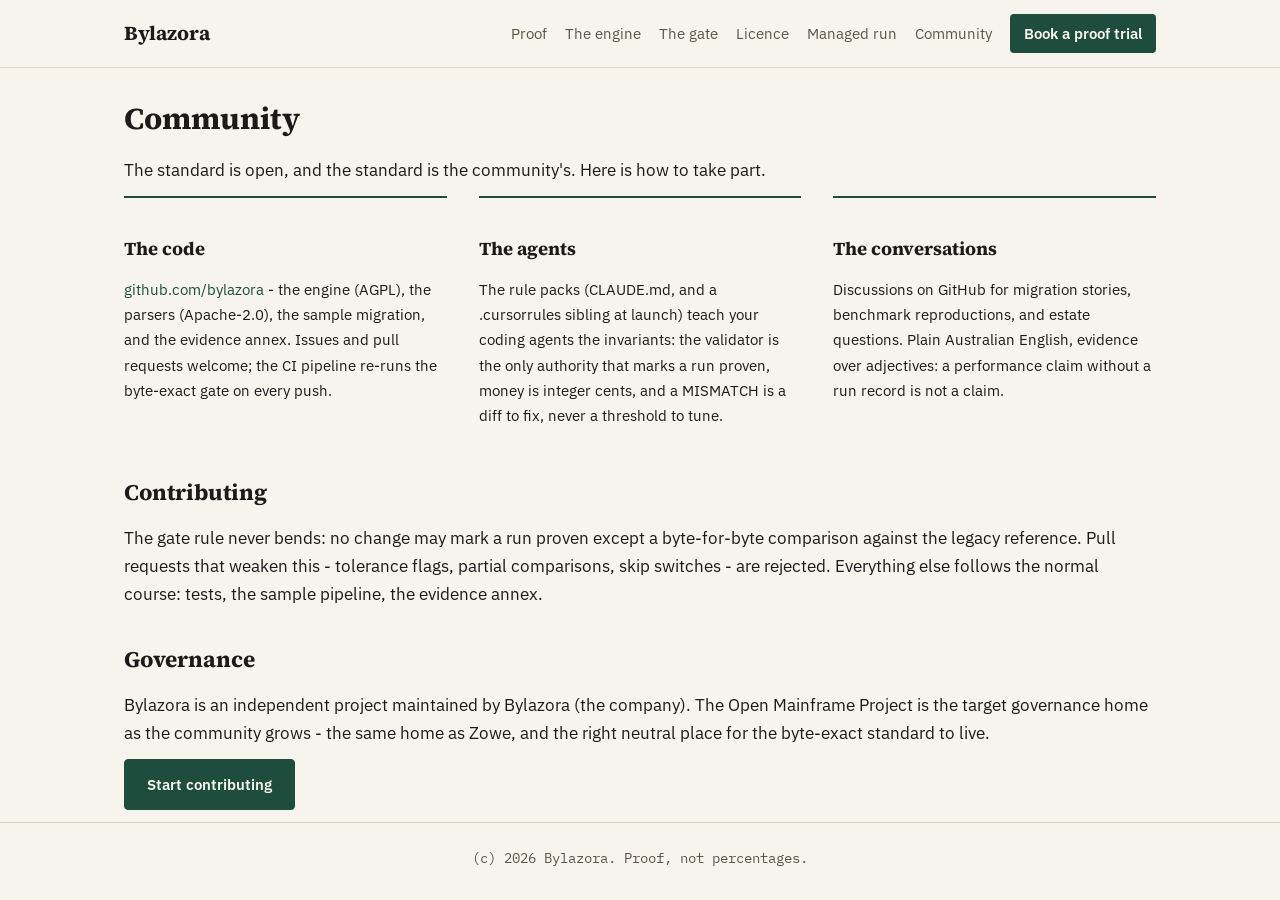
==== community.html @ b886721c "Site redesign: paper/report register, house-style copy pass" ====
<!DOCTYPE html>
<html lang="en">
<head>
<meta charset="utf-8">
<meta name="viewport" content="width=device-width, initial-scale=1">
<title>Community | Bylazora</title>
<link rel="stylesheet" href="assets/style-v5.css">
</head>
<body>
<header class="site-header"><div class="wrap">
<a class="brand" href="index.html">Bylazora</a>
<nav><a href="index.html#evidence">Proof</a><a href="index.html#paths">The engine</a><a href="index.html#equivalence">The gate</a><a href="licence.html">Licence</a><a href="managed-run.html">Managed run</a><a href="community.html">Community</a><a href="index.html#contact" class="nav-cta">Book a proof trial</a></nav>
</div></header>
<main class="doc wrap">
<h1>Community</h1>
<p class="section-lede">The standard is open, and the standard is the community's. Here is how to take part.</p>
<div class="three-col">
<div class="card"><h3>The code</h3><p><a href="https://github.com/bylazora">github.com/bylazora</a> - the engine (AGPL), the parsers (Apache-2.0), the sample migration, and the evidence annex. Issues and pull requests welcome; the CI pipeline re-runs the byte-exact gate on every push.</p></div>
<div class="card"><h3>The agents</h3><p>The rule packs (CLAUDE.md, and a .cursorrules sibling at launch) teach your coding agents the invariants: the validator is the only authority that marks a run proven, money is integer cents, and a MISMATCH is a diff to fix, never a threshold to tune.</p></div>
<div class="card"><h3>The conversations</h3><p>Discussions on GitHub for migration stories, benchmark reproductions, and estate questions. Plain Australian English, evidence over adjectives: a performance claim without a run record is not a claim.</p></div>
</div>
<h2>Contributing</h2>
<p>The gate rule never bends: no change may mark a run proven except a byte-for-byte comparison against the legacy reference. Pull requests that weaken this - tolerance flags, partial comparisons, skip switches - are rejected. Everything else follows the normal course: tests, the sample pipeline, the evidence annex.</p>
<h2>Governance</h2>
<p>Bylazora is an independent project maintained by Bylazora (the company). The Open Mainframe Project is the target governance home as the community grows - the same home as Zowe, and the right neutral place for the byte-exact standard to live.</p>
<p><a class="btn btn-primary" href="https://github.com/bylazora">Start contributing</a></p>
</main>
<footer class="site-footer"><div class="wrap">(c) 2026 Bylazora. Proof, not percentages.</div></footer>
</body>
</html>
---- assets/style-v5.css ----
@font-face {
  font-family: "Source Serif 4";
  font-style: normal;
  font-weight: 400;
  font-display: swap;
  src: url("fonts/source-serif-4-latin-400-normal.woff2") format("woff2");
}
@font-face {
  font-family: "Source Serif 4";
  font-style: italic;
  font-weight: 400;
  font-display: swap;
  src: url("fonts/source-serif-4-latin-400-italic.woff2") format("woff2");
}
@font-face {
  font-family: "Source Serif 4";
  font-style: normal;
  font-weight: 700;
  font-display: swap;
  src: url("fonts/source-serif-4-latin-700-normal.woff2") format("woff2");
}
@font-face {
  font-family: "IBM Plex Sans";
  font-style: normal;
  font-weight: 400;
  font-display: swap;
  src: url("fonts/ibm-plex-sans-latin-400-normal.woff2") format("woff2");
}
@font-face {
  font-family: "IBM Plex Sans";
  font-style: normal;
  font-weight: 500;
  font-display: swap;
  src: url("fonts/ibm-plex-sans-latin-500-normal.woff2") format("woff2");
}
@font-face {
  font-family: "IBM Plex Sans";
  font-style: normal;
  font-weight: 600;
  font-display: swap;
  src: url("fonts/ibm-plex-sans-latin-600-normal.woff2") format("woff2");
}
@font-face {
  font-family: "IBM Plex Mono";
  font-style: normal;
  font-weight: 400;
  font-display: swap;
  src: url("fonts/ibm-plex-mono-latin-400-normal.woff2") format("woff2");
}

:root {
  --bg: #f7f4ee;
  --bg-alt: #efe9db;
  --panel: #fbf9f4;
  --ink: #1c1b19;
  --muted: #5c5648;
  --border: #ddd4bd;
  --accent: #1f4d3d;
  --accent-hover: #17392c;
  --accent-tint: #e4ece6;
  --font-display: "Source Serif 4", Georgia, "Times New Roman", serif;
  --font-body: "IBM Plex Sans", -apple-system, "Segoe UI", Roboto, sans-serif;
  --font-mono: "IBM Plex Mono", Consolas, "Courier New", monospace;
}

* { margin: 0; padding: 0; box-sizing: border-box; }

body {
  background: var(--bg);
  color: var(--ink);
  font-family: var(--font-body);
  line-height: 1.65;
  font-size: 17px;
}

.wrap { max-width: 1080px; margin: 0 auto; padding: 0 24px; }

a { color: var(--accent); text-decoration: none; border-bottom: 1px solid transparent; }
a:hover { border-bottom-color: var(--accent); }

/* Header */
.site-header {
  position: sticky; top: 0; z-index: 10;
  background: var(--bg);
  border-bottom: 1px solid var(--border);
}
.site-header .wrap { display: flex; align-items: center; justify-content: space-between; padding-top: 14px; padding-bottom: 14px; }
.brand { font-family: var(--font-display); font-size: 1.25rem; font-weight: 700; color: var(--ink); }
.site-header nav { display: flex; gap: 18px; align-items: center; font-size: 0.95rem; }
.site-header nav a { color: var(--muted); border-bottom: none; }
.site-header nav a:hover { color: var(--ink); border-bottom: none; }
.nav-cta {
  background: var(--accent); color: var(--bg) !important;
  padding: 7px 14px; border-radius: 4px; font-weight: 600;
}
.nav-cta:hover { background: var(--accent-hover); }

/* Hero */
.hero { padding: 96px 0 64px; text-align: center; }
.kicker {
  text-transform: uppercase; letter-spacing: 0.12em; font-size: 0.8rem;
  font-family: var(--font-mono); color: var(--accent); margin-bottom: 18px;
}
.hero h1 { font-family: var(--font-display); font-size: clamp(2.2rem, 5vw, 3.4rem); line-height: 1.15; font-weight: 700; }
.hero h1 .accent { color: var(--accent); font-style: italic; }
.lede {
  max-width: 680px; margin: 24px auto 0; color: var(--muted); font-size: 1.1rem;
}
.hero-ctas { margin-top: 32px; display: flex; gap: 14px; justify-content: center; flex-wrap: wrap; }
.btn {
  display: inline-block; padding: 12px 22px; border-radius: 4px;
  font-weight: 600; font-size: 0.95rem; border: 1px solid transparent;
}
.btn-primary { background: var(--accent); color: var(--bg); border-color: var(--accent); }
.btn-primary:hover { background: var(--accent-hover); border-color: var(--accent-hover); }
.btn-ghost { border-color: var(--border); color: var(--ink); }
.btn-ghost:hover { border-color: var(--ink); }

/* Sections */
.section { padding: 64px 0; border-top: 1px solid var(--border); }
.section.alt { background: var(--bg-alt); }
.section h2 { font-family: var(--font-display); font-size: 1.8rem; font-weight: 700; margin-bottom: 10px; color: var(--ink); }
.section h3 { font-family: var(--font-display); font-size: 1.15rem; font-weight: 700; margin-bottom: 8px; color: var(--ink); }
.section-lede { color: var(--muted); max-width: 680px; margin-bottom: 30px; }
.note { color: var(--muted); font-size: 0.92rem; margin-top: 24px; border-top: 1px dashed var(--border); padding-top: 14px; }

/* Narrative groups: no card chrome, a top rule marks each item */
.three-col { display: grid; grid-template-columns: repeat(3, 1fr); gap: 32px; margin-bottom: 28px; }
.card {
  border-top: 2px solid var(--accent); padding-top: 14px;
}
.card p { color: var(--muted); font-size: 0.96rem; }
.card .tier { color: var(--accent); font-weight: 600; font-family: var(--font-mono); font-size: 0.82rem; text-transform: uppercase; letter-spacing: 0.04em; margin-bottom: 6px; }
.card code { font-family: var(--font-mono); color: var(--ink); background: var(--accent-tint); padding: 1px 6px; border-radius: 3px; }
.card .sig { font-size: 0.8rem; color: var(--muted); margin-top: 10px; }

.two-col { display: grid; grid-template-columns: 1fr 1fr; gap: 44px; align-items: start; }
.pullquote {
  margin-top: 20px; font-family: var(--font-display); font-style: italic; font-weight: 400;
  font-size: 1.3rem; color: var(--accent); border-left: 3px solid var(--accent); padding-left: 18px;
}

/* Cycle: plain numbered exhibits, no filled circles */
ol.cycle { list-style: none; counter-reset: step; margin-top: 12px; border-top: 1px solid var(--border); }
ol.cycle li {
  counter-increment: step;
  padding: 18px 0 18px 56px; position: relative;
  border-bottom: 1px solid var(--border);
}
ol.cycle li::before {
  content: counter(step, decimal-leading-zero);
  position: absolute; left: 0; top: 18px;
  font-family: var(--font-mono); font-weight: 500; font-size: 1rem; color: var(--accent);
}
ol.cycle li strong { color: var(--accent); }

/* Code block, reused for the hero's real-output exhibit */
.codeblock {
  background: var(--panel); border: 1px solid var(--border); border-radius: 4px;
  padding: 18px 20px; font-family: var(--font-mono); font-size: 0.9rem;
  overflow-x: auto; text-align: left;
}
.codeblock pre { margin: 0; }
.codeblock code { color: var(--ink); }

/* Tables, treated as exhibits */
table { width: 100%; border-collapse: collapse; margin: 22px 0; background: var(--panel); border: 1px solid var(--border); border-radius: 4px; overflow: hidden; }
th, td { padding: 11px 15px; text-align: left; border-bottom: 1px solid var(--border); font-size: 0.94rem; }
th { color: var(--ink); font-weight: 600; font-family: var(--font-mono); font-size: 0.8rem; text-transform: uppercase; letter-spacing: 0.04em; background: var(--accent-tint); }
tr:last-child td { border-bottom: none; }
td strong, th strong { color: var(--accent); }

/* Chart */
.chart { width: 100%; max-width: 780px; display: block; margin: 26px auto; border-radius: 4px; border: 1px solid var(--border); background: var(--panel); }

/* CTA + footer */
.cta { text-align: center; }
.contact-line { margin-top: 16px; }
.site-footer { border-top: 1px solid var(--border); padding: 24px 0; color: var(--muted); font-size: 0.85rem; text-align: center; font-family: var(--font-mono); }

/* Doc pages (white papers, evidence, community, licence, managed-run) */
.doc h1 { font-family: var(--font-display); font-weight: 700; font-size: 1.9rem; margin: 26px 0 8px; color: var(--ink); }
.doc h2 { font-family: var(--font-display); font-weight: 700; font-size: 1.4rem; margin-top: 34px; color: var(--ink); }
.doc h3 { font-family: var(--font-display); font-weight: 700; font-size: 1.15rem; margin-top: 22px; color: var(--ink); }
.doc h4 { font-weight: 600; margin-top: 16px; }
.doc p { margin: 12px 0; color: var(--ink); }
.doc ul { margin: 12px 0 12px 22px; }
.doc li { margin: 6px 0; color: var(--ink); }
.doc hr { border: none; border-top: 1px solid var(--border); margin: 30px 0; }
.doc pre {
  background: var(--panel); border: 1px solid var(--border); border-radius: 4px;
  padding: 16px; overflow-x: auto; margin: 16px 0; font-family: var(--font-mono);
}
.doc code { font-family: var(--font-mono); font-size: 0.88rem; color: var(--ink); }
.doc table { width: 100%; border-collapse: collapse; margin: 18px 0; background: var(--panel); border: 1px solid var(--border); border-radius: 4px; overflow: hidden; }
.doc th, .doc td { padding: 10px 14px; text-align: left; border-bottom: 1px solid var(--border); font-size: 0.9rem; }
.doc th { font-family: var(--font-mono); text-transform: uppercase; font-size: 0.78rem; letter-spacing: 0.04em; background: var(--accent-tint); color: var(--ink); }
.doc main { padding-bottom: 60px; }

/* Responsive */
@media (max-width: 900px) {
  .three-col, .two-col { grid-template-columns: 1fr; }
  .site-header nav { display: none; }
  .hero { padding: 56px 0 40px; }
}

/* Roadmap: horizontal phase table */
table.roadmap { border-collapse: separate; border-spacing: 0; width: 100%; }
table.roadmap tr:first-child td {
  font-weight: 600; font-family: var(--font-mono); text-transform: uppercase;
  font-size: 0.78rem; letter-spacing: 0.04em; color: var(--accent); background: var(--accent-tint);
}
table.roadmap td { border-top: 2px solid var(--accent); border-bottom: 1px solid var(--border); padding: 0.7rem 1rem; vertical-align: top; background: var(--panel); color: var(--ink); }
table.roadmap td + td { border-left: 1px dashed var(--border); }
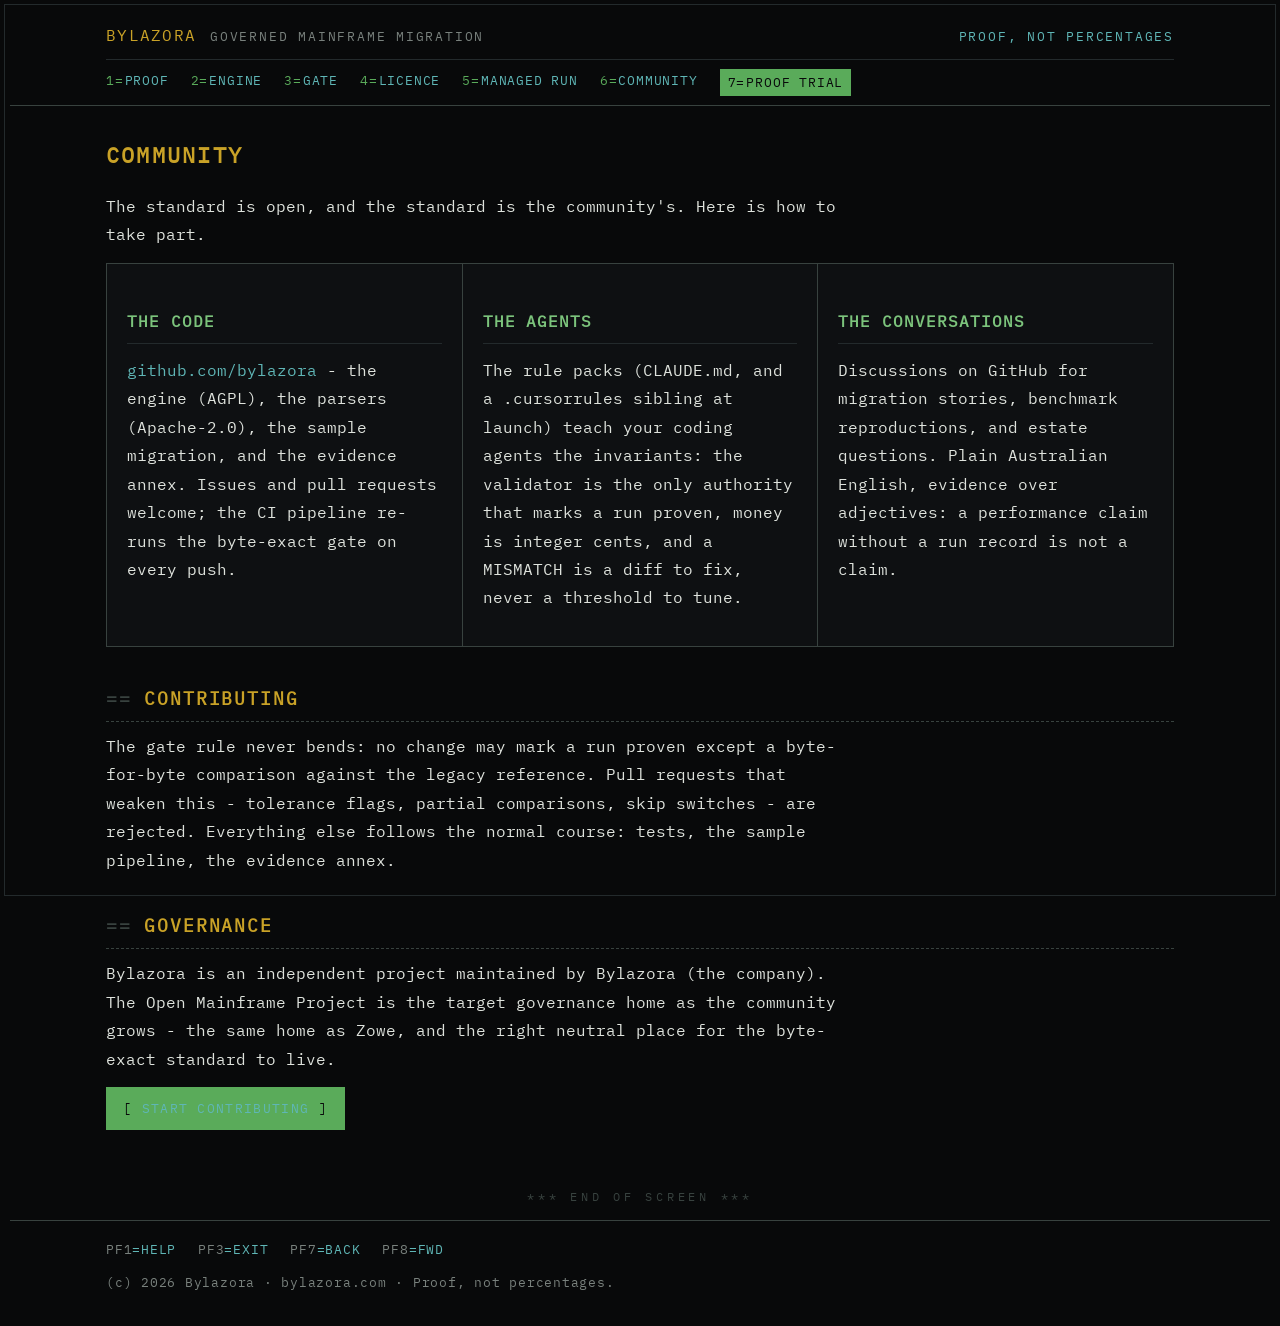
==== commit 07c7f622: "Site redesign: 3270 terminal screen (phosphor palette, ASCII chrome, PF-key nav)" ====
--- a/community.html
+++ b/community.html
@@ -4,12 +4,12 @@
 <meta charset="utf-8">
 <meta name="viewport" content="width=device-width, initial-scale=1">
 <title>Community | Bylazora</title>
-<link rel="stylesheet" href="assets/style-v5.css">
+<link rel="stylesheet" href="assets/style-v6.css">
 </head>
 <body>
 <header class="site-header"><div class="wrap">
-<a class="brand" href="index.html">Bylazora</a>
-<nav><a href="index.html#evidence">Proof</a><a href="index.html#paths">The engine</a><a href="index.html#equivalence">The gate</a><a href="licence.html">Licence</a><a href="managed-run.html">Managed run</a><a href="community.html">Community</a><a href="index.html#contact" class="nav-cta">Book a proof trial</a></nav>
+<div class="screen-title"><a class="brand" href="index.html">BYLAZORA</a><span class="screen-sub">GOVERNED MAINFRAME MIGRATION</span><span class="screen-right">PROOF, NOT PERCENTAGES</span></div>
+<nav class="pf-row"><a href="index.html"><span class="pf-key">1=</span>PROOF</a><a href="index.html#paths"><span class="pf-key">2=</span>ENGINE</a><a href="index.html#equivalence"><span class="pf-key">3=</span>GATE</a><a href="licence.html"><span class="pf-key">4=</span>LICENCE</a><a href="managed-run.html"><span class="pf-key">5=</span>MANAGED RUN</a><a href="community.html"><span class="pf-key">6=</span>COMMUNITY</a><a class="is-cta" href="index.html#contact"><span class="pf-key">7=</span>PROOF TRIAL</a></nav>
 </div></header>
 <main class="doc wrap">
 <h1>Community</h1>
@@ -25,6 +25,10 @@
 <p>Bylazora is an independent project maintained by Bylazora (the company). The Open Mainframe Project is the target governance home as the community grows - the same home as Zowe, and the right neutral place for the byte-exact standard to live.</p>
 <p><a class="btn btn-primary" href="https://github.com/bylazora">Start contributing</a></p>
 </main>
-<footer class="site-footer"><div class="wrap">(c) 2026 Bylazora. Proof, not percentages.</div></footer>
+<p class="eos">*** END OF SCREEN ***</p>
+<footer class="site-footer"><div class="wrap">
+<p class="pf-legend"><a href="white-paper.html"><span class="pf-key">PF1</span>=HELP</a><a href="index.html"><span class="pf-key">PF3</span>=EXIT</a><a href="index.html" onclick="history.back();return false;"><span class="pf-key">PF7</span>=BACK</a><a href="index.html" onclick="history.forward();return false;"><span class="pf-key">PF8</span>=FWD</a></p>
+<p class="copyright">(c) 2026 Bylazora &middot; bylazora.com &middot; Proof, not percentages.</p>
+</div></footer>
 </body>
 </html>
--- a/assets/style-v6.css
+++ b/assets/style-v6.css
@@ -0,0 +1,401 @@
+/* ==========================================================================
+   Bylazora - 3270 screen stylesheet (style-v6)
+
+   The site is a 3270 session. Not a dark theme with a monospace font: an
+   actual screen. Black field, IBM Plex Mono throughout, the 3270 extended
+   colour set used as FIELDS rather than decoration, ASCII rules and bordered
+   panels rather than cards.
+
+   Field colours, as a 3270 session assigned them:
+     green      default text, values, pass
+     turquoise  hyperlinks, field labels, keys
+     yellow     headings and screen titles (high intensity)
+     white      long-form body copy (the papers and the evidence annex)
+     red        failure
+
+   Deliberately absent: scanline overlays, CRT flicker, glow blur on body
+   text, fake boot sequences. That is costume, not a screen.
+
+   One weight only (Plex Mono 400). A real 3270 had no bold: intensity was
+   colour. Emphasis is therefore colour, not weight.
+   ========================================================================== */
+
+@font-face {
+  font-family: "IBM Plex Mono";
+  font-style: normal;
+  font-weight: 400;
+  font-display: swap;
+  src: url("fonts/ibm-plex-mono-latin-400-normal.woff2") format("woff2");
+}
+
+:root {
+  --screen: #08090a;
+  --panel: #0e1012;
+  --inset: #0a0c0d;
+
+  /* Structure carries NO colour. On a real screen the rules, the field
+     boundaries and the panel edges were not a hue at all: only characters
+     were coloured. Painting the chrome green too is what turned the first
+     pass into a wall of green. */
+  --rule: #232a2c;
+  --rule-bright: #38423f;
+
+  /* Text intensity, not hue, is the primary hierarchy - as it was on a
+     monochrome 3270, where "high intensity" was the same phosphor driven
+     harder. */
+  --text: #5aab5a;        /* normal intensity: body copy. ~6.6:1 on --screen,
+                             against ~13:1 for the neon green this replaced,
+                             which is glare rather than phosphor. */
+  --text-dim: #79817d;    /* notes, metadata, secondary chrome */
+  --text-hi: #dfe3dd;     /* high intensity: long-form reading, emphasis */
+
+  --green: #5aab5a;       /* the phosphor itself */
+  --green-hi: #7cc47c;    /* intensified field */
+  --turquoise: #5fb6b6;   /* links, field labels */
+  --yellow: #c9a227;      /* headings: gold, not lemon */
+  --red: #cf5a51;         /* failures: brick, not fire-engine */
+
+  --mono: "IBM Plex Mono", "Consolas", "Courier New", monospace;
+  --measure: 74ch;
+}
+
+* { margin: 0; padding: 0; box-sizing: border-box; }
+
+html { background: var(--screen); scrollbar-color: var(--rule-bright) var(--screen); scrollbar-width: thin; }
+::-webkit-scrollbar { width: 11px; height: 11px; }
+::-webkit-scrollbar-track { background: var(--screen); border-left: 1px solid var(--rule); }
+::-webkit-scrollbar-thumb { background: var(--rule-bright); border: 2px solid var(--screen); }
+::-webkit-scrollbar-thumb:hover { background: var(--green-dim); }
+
+body {
+  background: var(--screen);
+  color: var(--green);
+  font-family: var(--mono);
+  font-size: 15px;
+  line-height: 1.7;
+  padding: 10px;
+  -webkit-font-smoothing: antialiased;
+}
+
+/* The screen frame: a fixed 1px rule around the viewport, drawn inside the
+   body padding so it never crosses text. */
+body::after {
+  content: "";
+  position: fixed;
+  inset: 4px;
+  border: 1px solid var(--rule);
+  pointer-events: none;
+  z-index: 60;
+}
+
+.wrap { max-width: 1120px; margin: 0 auto; padding: 0 26px; }
+
+/* Field labels and dot leaders, the way a panel laid out KEY . . . : VALUE */
+.field { color: var(--turquoise); text-transform: uppercase; letter-spacing: 0.06em; font-size: 0.86rem; }
+.dots { color: var(--rule-bright); }
+
+a { color: var(--turquoise); text-decoration: none; border-bottom: 1px solid transparent; }
+a:hover, a:focus-visible { color: var(--green-hi); border-bottom-color: var(--green-hi); }
+
+/* High intensity: 3270 emphasis was brighter, not bolder. */
+strong, b { font-weight: 400; color: var(--text-hi); }
+em, i { font-style: normal; color: var(--yellow); }
+
+/* ---------------------------------------------------------------- header -- */
+
+.site-header {
+  position: sticky;
+  top: 0;
+  z-index: 40;
+  background: var(--screen);
+  border-bottom: 1px solid var(--rule-bright);
+  box-shadow: 0 0 0 1px var(--screen);
+}
+.site-header .wrap { padding-top: 12px; padding-bottom: 0; }
+
+.screen-title {
+  display: flex;
+  align-items: baseline;
+  gap: 14px;
+  flex-wrap: wrap;
+  padding-bottom: 10px;
+}
+.brand {
+  color: var(--yellow);
+  letter-spacing: 0.08em;
+  font-size: 0.98rem;
+  border-bottom: none;
+}
+.brand:hover { color: var(--yellow); border-bottom-color: var(--yellow); }
+.screen-sub { color: var(--text-dim); letter-spacing: 0.14em; font-size: 0.8rem; text-transform: uppercase; }
+.screen-right { margin-left: auto; color: var(--turquoise); letter-spacing: 0.14em; font-size: 0.8rem; text-transform: uppercase; }
+
+.pf-row {
+  display: flex;
+  flex-wrap: wrap;
+  gap: 4px 22px;
+  padding: 9px 0;
+  border-top: 1px solid var(--rule);
+  font-size: 0.84rem;
+  letter-spacing: 0.06em;
+}
+.pf-row a { color: var(--turquoise); border-bottom: none; text-transform: uppercase; }
+.pf-row a:hover { color: var(--green-hi); border-bottom: none; }
+.pf-row a .pf-key { color: var(--green); margin-right: 1px; }
+.pf-row a:hover .pf-key { color: var(--yellow); }
+.pf-row a.is-cta { color: var(--screen); background: var(--green); padding: 2px 8px; }
+.pf-row a.is-cta .pf-key { color: var(--screen); }
+.pf-row a.is-cta:hover { background: var(--green-hi); color: var(--screen); }
+
+/* ------------------------------------------------------------------ hero -- */
+
+.hero { padding: 72px 0 44px; }
+.kicker {
+  color: var(--turquoise);
+  text-transform: uppercase;
+  letter-spacing: 0.2em;
+  font-size: 0.78rem;
+  margin-bottom: 22px;
+}
+.hero h1 {
+  font-size: clamp(1.7rem, 4.4vw, 3rem);
+  line-height: 1.2;
+  color: var(--yellow);
+  letter-spacing: 0.02em;
+  text-transform: uppercase;
+  max-width: 26ch;
+}
+.hero h1 .accent { color: var(--green); }
+.cursor {
+  display: inline-block;
+  width: 0.62em;
+  height: 1em;
+  margin-left: 0.12em;
+  background: var(--green);
+  vertical-align: -0.08em;
+  animation: blink 1.05s step-end infinite;
+}
+@keyframes blink { 0%, 49% { opacity: 1; } 50%, 100% { opacity: 0; } }
+
+.lede { max-width: var(--measure); margin-top: 24px; color: var(--green); }
+.lede + .lede { margin-top: 14px; }
+.hero-ctas { margin-top: 30px; display: flex; gap: 12px; flex-wrap: wrap; }
+
+/* --------------------------------------------------------------- buttons -- */
+
+.btn {
+  display: inline-block;
+  padding: 9px 16px;
+  border: 1px solid var(--green);
+  color: var(--green);
+  letter-spacing: 0.1em;
+  text-transform: uppercase;
+  font-size: 0.82rem;
+  background: transparent;
+}
+.btn::before { content: "[ "; color: var(--text-dim); }
+.btn::after { content: " ]"; color: var(--text-dim); }
+.btn:hover { background: var(--green); color: var(--screen); border-bottom-color: var(--green); }
+.btn:hover::before, .btn:hover::after { color: var(--screen); }
+.btn-primary { background: var(--green); color: var(--screen); }
+.btn-primary::before, .btn-primary::after { color: var(--screen); }
+.btn-primary:hover { background: var(--green-hi); border-color: var(--green-hi); }
+.btn-ghost { border-color: var(--rule-bright); color: var(--turquoise); }
+.btn-ghost::before, .btn-ghost::after { color: var(--rule-bright); }
+.btn-ghost:hover { background: var(--turquoise); color: var(--screen); border-color: var(--turquoise); }
+.btn-ghost:hover::before, .btn-ghost:hover::after { color: var(--screen); }
+
+/* -------------------------------------------------------------- sections -- */
+
+.section { padding: 52px 0; border-top: 1px solid var(--rule); }
+.section.alt { background: var(--inset); }
+.section h2 {
+  color: var(--yellow);
+  font-size: 1.28rem;
+  text-transform: uppercase;
+  letter-spacing: 0.12em;
+  margin-bottom: 20px;
+  border-bottom: 1px dashed var(--rule-bright);
+  padding-bottom: 10px;
+}
+.section h2::before { content: "== "; color: var(--rule-bright); }
+.section h3 { color: var(--green); font-size: 1rem; letter-spacing: 0.04em; margin-bottom: 8px; text-transform: uppercase; }
+.section-lede { color: var(--green); max-width: var(--measure); margin-bottom: 28px; }
+.note {
+  color: var(--text-dim);
+  font-size: 0.88rem;
+  margin-top: 26px;
+  border-top: 1px dashed var(--rule-bright);
+  padding-top: 14px;
+  max-width: 96ch;
+}
+.note::before { content: "NOTE  "; color: var(--turquoise); }
+
+/* Narrative groups: bordered fields, never rounded cards. */
+.three-col { display: grid; grid-template-columns: repeat(3, 1fr); gap: 1px; background: var(--rule-bright); border: 1px solid var(--rule-bright); margin-bottom: 28px; }
+.card { background: var(--panel); padding: 20px; }
+.card p { color: var(--green); font-size: 0.92rem; }
+.card p + p { margin-top: 10px; }
+.card h3 { color: var(--yellow); text-transform: uppercase; letter-spacing: 0.08em; font-size: 0.88rem; margin-bottom: 12px; border-bottom: 1px solid var(--rule); padding-bottom: 8px; }
+.card .tier { color: var(--turquoise); font-size: 0.78rem; text-transform: uppercase; letter-spacing: 0.1em; margin-bottom: 8px; }
+.card code { color: var(--yellow); background: transparent; }
+.card .sig { font-size: 0.78rem; color: var(--text-dim); margin-top: 12px; }
+.card .btn { margin-top: 12px; }
+
+.two-col { display: grid; grid-template-columns: 1fr 1fr; gap: 40px; align-items: start; }
+.pullquote {
+  margin-top: 22px;
+  color: var(--yellow);
+  border-left: 2px solid var(--rule-bright);
+  padding-left: 16px;
+  font-size: 1.02rem;
+  text-transform: uppercase;
+  letter-spacing: 0.06em;
+}
+
+/* The governed cycle: numbered steps, the way a panel listed options. */
+ol.cycle { list-style: none; counter-reset: step; margin-top: 8px; border-top: 1px solid var(--rule); }
+ol.cycle li {
+  counter-increment: step;
+  padding: 14px 0 14px 62px;
+  position: relative;
+  border-bottom: 1px solid var(--rule);
+  max-width: 100ch;
+}
+ol.cycle li::before {
+  content: "0" counter(step) ".";
+  position: absolute;
+  left: 0;
+  top: 14px;
+  color: var(--turquoise);
+  letter-spacing: 0.06em;
+}
+ol.cycle li strong { color: var(--yellow); }
+
+/* ------------------------------------------------- exhibits and tables --- */
+
+.codeblock {
+  background: var(--panel);
+  border: 1px solid var(--rule-bright);
+  padding: 18px 20px;
+  overflow-x: auto;
+  font-size: 0.88rem;
+  line-height: 1.62;
+}
+.codeblock pre { margin: 0; }
+.codeblock code { color: var(--green); }
+.codeblock .ok { color: var(--green); }
+.codeblock .bad { color: var(--red); }
+
+table {
+  width: 100%;
+  border-collapse: collapse;
+  margin: 22px 0;
+  background: var(--panel);
+  border: 1px solid var(--rule-bright);
+}
+th, td { padding: 11px 14px; text-align: left; border-bottom: 1px solid var(--rule); font-size: 0.9rem; color: var(--green); vertical-align: top; }
+/* Column separators: without these a table reads as a modern grid, not a screen. */
+th + th, td + td { border-left: 1px solid var(--rule); }
+table tr:first-child th { border-bottom: 2px solid var(--rule-bright); }
+th {
+  color: var(--yellow);
+  text-transform: uppercase;
+  letter-spacing: 0.08em;
+  font-size: 0.78rem;
+  background: var(--inset);
+  border-bottom: 1px solid var(--rule-bright);
+}
+tr:last-child td { border-bottom: none; }
+td strong { color: var(--green-hi); }
+.ok, .pass { color: var(--green-hi); }
+.bad, .fail { color: var(--red); }
+
+/* The benchmark chart, as a terminal table. */
+.ascii-table {
+  overflow-x: auto;
+  margin: 24px 0;
+  padding: 18px 20px;
+  background: var(--panel);
+  border: 1px solid var(--rule-bright);
+  color: var(--green);
+  font-size: 0.82rem;
+  line-height: 1.55;
+  white-space: pre;
+  tab-size: 4;
+}
+.ascii-table .hdr { color: var(--yellow); }
+
+/* ------------------------------------------------------------------ docs -- */
+
+.doc main, main.doc { padding-bottom: 20px; }
+.doc h1 { color: var(--yellow); font-size: 1.4rem; text-transform: uppercase; letter-spacing: 0.1em; margin: 30px 0 10px; }
+.doc h2 { color: var(--yellow); font-size: 1.14rem; text-transform: uppercase; letter-spacing: 0.1em; margin-top: 36px; border-bottom: 1px dashed var(--rule-bright); padding-bottom: 7px; }
+.doc h2::before { content: "== "; color: var(--rule-bright); }
+.doc h3 { color: var(--green-hi); font-size: 1rem; text-transform: uppercase; letter-spacing: 0.06em; margin-top: 24px; }
+.doc h4 { color: var(--turquoise); text-transform: uppercase; letter-spacing: 0.06em; font-size: 0.9rem; margin-top: 18px; }
+.doc h1 + p, .doc h2 + p, .doc h3 + p { margin-top: 10px; }
+
+/* Long-form reading: white on black at a comfortable measure, never 14px
+   green. This is the one place the extended palette earns its keep. */
+.doc p, .doc li { color: var(--text-hi); font-size: 16px; line-height: 1.78; max-width: var(--measure); }
+.doc p { margin: 14px 0; }
+.doc ul { margin: 14px 0 14px 4px; list-style: none; }
+.doc ul li { padding-left: 24px; position: relative; margin: 7px 0; }
+.doc ul li::before { content: "-"; position: absolute; left: 6px; color: var(--turquoise); }
+.doc ul ul { margin: 6px 0 6px 18px; }
+.doc hr { border: none; border-top: 1px solid var(--rule); margin: 30px 0; }
+.doc a { color: var(--turquoise); }
+.doc a:hover { color: var(--green-hi); border-bottom-color: var(--green-hi); }
+.doc code { color: var(--yellow); font-size: 0.92em; }
+.doc pre {
+  background: var(--panel);
+  border: 1px solid var(--rule-bright);
+  padding: 16px;
+  overflow-x: auto;
+  margin: 18px 0;
+  color: var(--green);
+}
+.doc pre code { color: var(--green); }
+.doc table, .doc th, .doc td { font-size: 0.88rem; }
+.doc th { color: var(--yellow); }
+.doc td { color: var(--text-hi); }
+.doc strong { color: var(--text-hi); }
+.doc > p:first-of-type { margin-top: 18px; }
+
+/* ------------------------------------------------------- cta and footer --- */
+
+.cta { text-align: left; }
+.contact-line { margin-top: 14px; }
+.eos { text-align: center; color: var(--rule-bright); letter-spacing: 0.3em; font-size: 0.78rem; padding: 22px 0 4px; }
+
+.site-footer { border-top: 1px solid var(--rule-bright); margin-top: 8px; padding: 18px 0 22px; }
+.pf-legend { display: flex; flex-wrap: wrap; gap: 4px 22px; font-size: 0.8rem; letter-spacing: 0.06em; text-transform: uppercase; }
+.pf-legend a { color: var(--turquoise); border-bottom: none; }
+.pf-legend a:hover { color: var(--green-hi); border-bottom: none; }
+.pf-legend .pf-key { color: var(--text-dim); }
+.pf-legend a:hover .pf-key { color: var(--green-hi); }
+.copyright { margin-top: 12px; color: var(--text-dim); font-size: 0.8rem; letter-spacing: 0.06em; }
+
+/* Responsive: the screen reflows to one field per row. */
+@media (max-width: 900px) {
+  .three-col, .two-col { grid-template-columns: 1fr; }
+  .hero { padding: 46px 0 32px; }
+  .wrap { padding: 0 16px; }
+  .hero h1 { max-width: none; }
+  .screen-right { display: none; }
+  .doc p, .doc li { font-size: 15px; }
+}
+@media (max-width: 560px) {
+  .pf-row { gap: 4px 14px; font-size: 0.78rem; }
+  .screen-sub { display: none; }
+}
+
+@media (prefers-reduced-motion: reduce) {
+  .cursor { animation: none; opacity: 1; }
+}
+
+@media print {
+  body { background: #fff; color: #000; }
+  body::after { display: none; }
+}
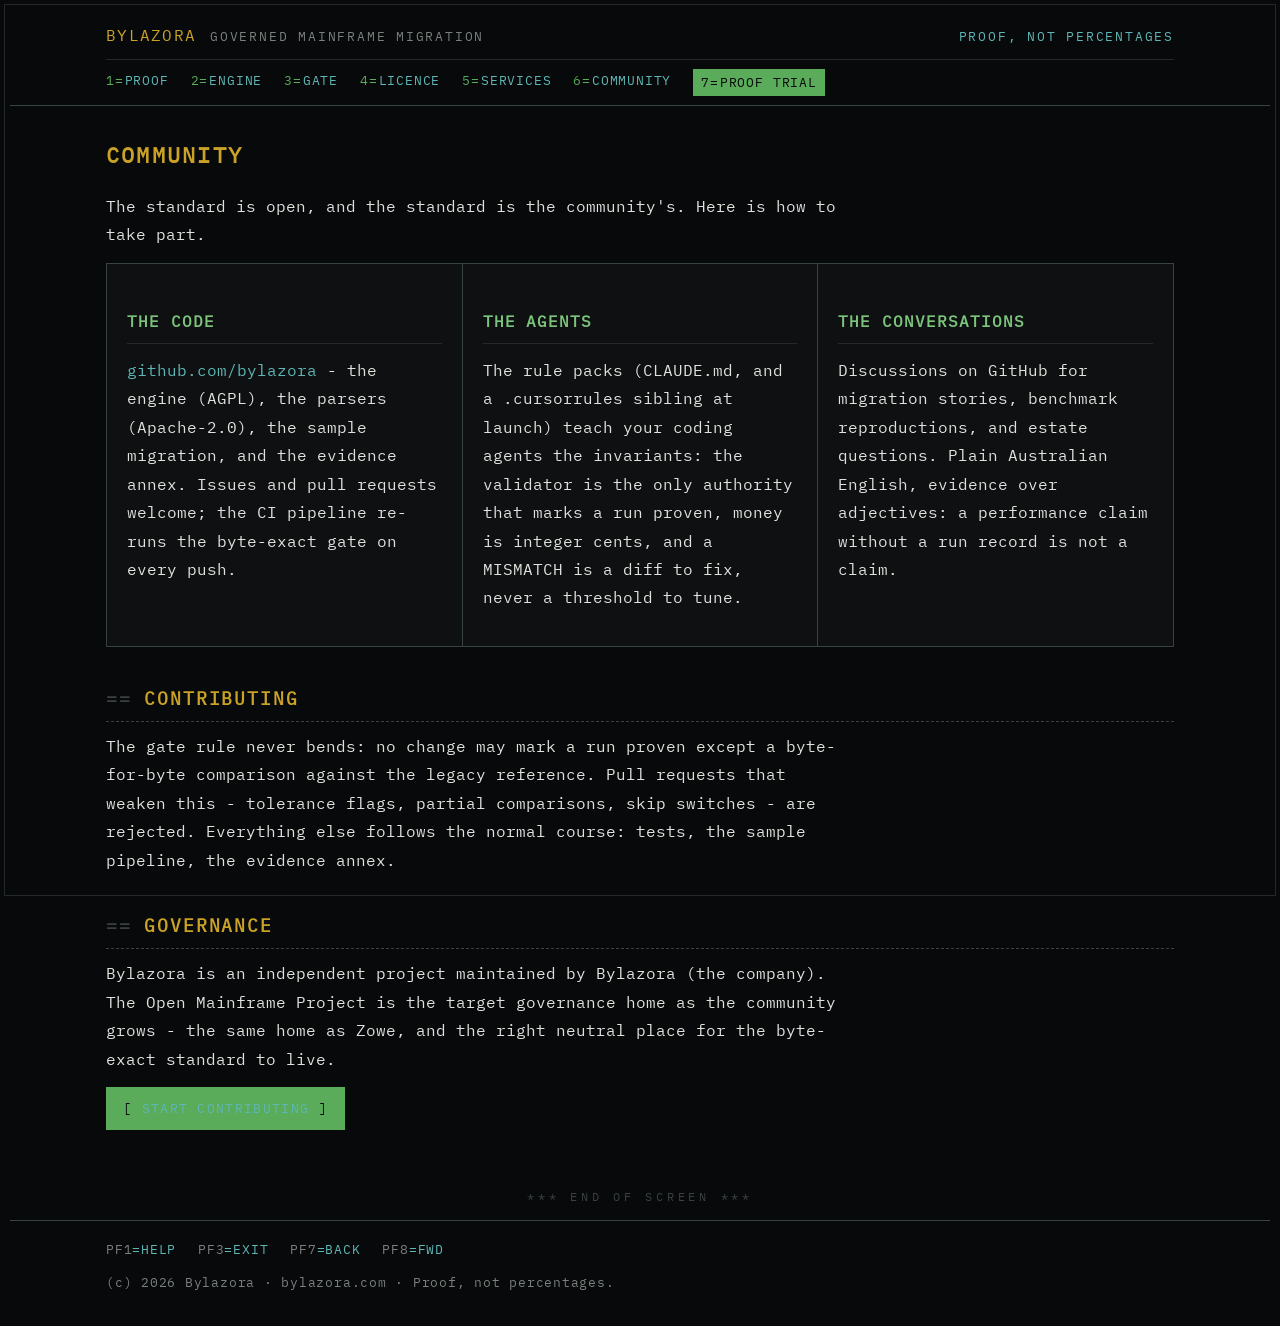
==== commit 32273a49: "Retire the managed run: the engagement replaces it, and the contact block becomes what we actually d" ====
--- a/community.html
+++ b/community.html
@@ -9,7 +9,7 @@
 <body>
 <header class="site-header"><div class="wrap">
 <div class="screen-title"><a class="brand" href="index.html">BYLAZORA</a><span class="screen-sub">GOVERNED MAINFRAME MIGRATION</span><span class="screen-right">PROOF, NOT PERCENTAGES</span></div>
-<nav class="pf-row"><a href="index.html"><span class="pf-key">1=</span>PROOF</a><a href="index.html#paths"><span class="pf-key">2=</span>ENGINE</a><a href="index.html#equivalence"><span class="pf-key">3=</span>GATE</a><a href="licence.html"><span class="pf-key">4=</span>LICENCE</a><a href="managed-run.html"><span class="pf-key">5=</span>MANAGED RUN</a><a href="community.html"><span class="pf-key">6=</span>COMMUNITY</a><a class="is-cta" href="index.html#contact"><span class="pf-key">7=</span>PROOF TRIAL</a></nav>
+<nav class="pf-row"><a href="index.html"><span class="pf-key">1=</span>PROOF</a><a href="index.html#paths"><span class="pf-key">2=</span>ENGINE</a><a href="index.html#equivalence"><span class="pf-key">3=</span>GATE</a><a href="licence.html"><span class="pf-key">4=</span>LICENCE</a><a href="index.html#engage"><span class="pf-key">5=</span>SERVICES</a><a href="community.html"><span class="pf-key">6=</span>COMMUNITY</a><a class="is-cta" href="index.html#engage"><span class="pf-key">7=</span>PROOF TRIAL</a></nav>
 </div></header>
 <main class="doc wrap">
 <h1>Community</h1>
--- a/assets/style-v6.css
+++ b/assets/style-v6.css
@@ -243,6 +243,8 @@
 .card .btn { margin-top: 12px; }
 
 .two-col { display: grid; grid-template-columns: 1fr 1fr; gap: 40px; align-items: start; }
+/* Four field panels: 2x2 keeps the measure readable, where a 4-wide row would not. */
+.grid-2x2 { display: grid; grid-template-columns: repeat(2, 1fr); gap: 1px; background: var(--rule-bright); border: 1px solid var(--rule-bright); margin-bottom: 28px; }
 .pullquote {
   margin-top: 22px;
   color: var(--yellow);
@@ -379,7 +381,7 @@
 
 /* Responsive: the screen reflows to one field per row. */
 @media (max-width: 900px) {
-  .three-col, .two-col { grid-template-columns: 1fr; }
+  .three-col, .two-col, .grid-2x2 { grid-template-columns: 1fr; }
   .hero { padding: 46px 0 32px; }
   .wrap { padding: 0 16px; }
   .hero h1 { max-width: none; }
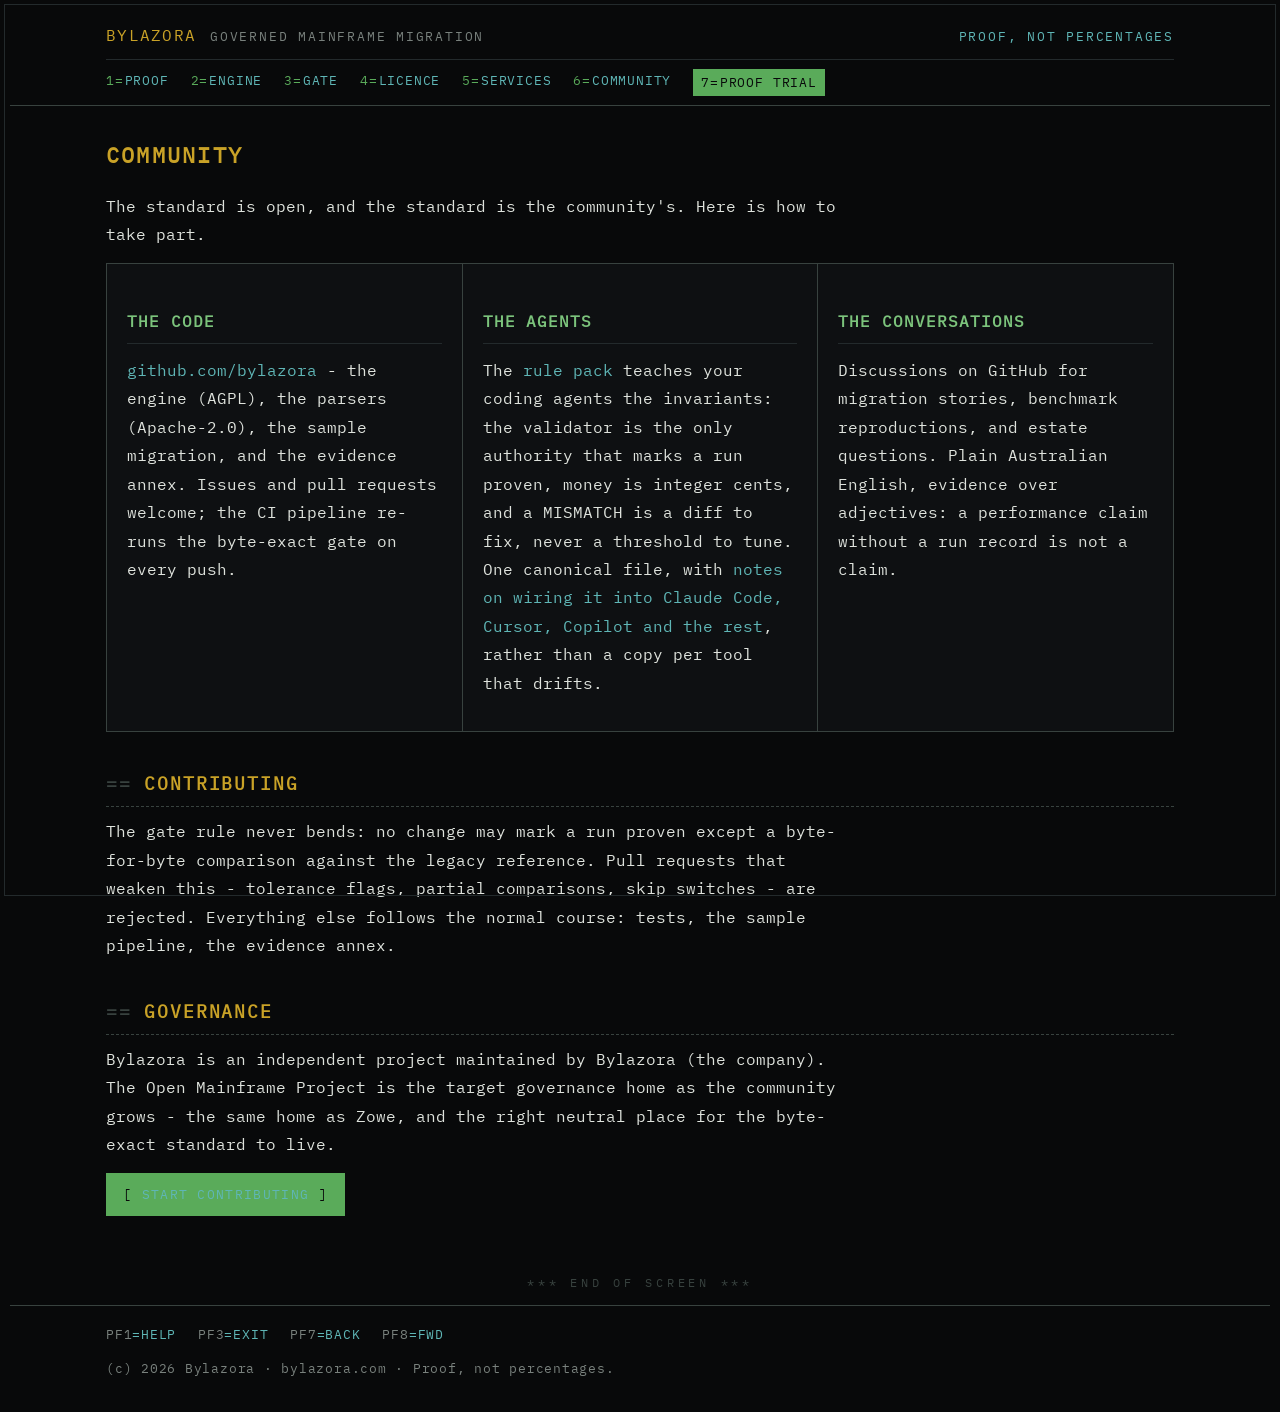
==== commit 97fdbbde: "Community: point at the real rule pack and its wiring notes" ====
--- a/community.html
+++ b/community.html
@@ -4,6 +4,10 @@
 <meta charset="utf-8">
 <meta name="viewport" content="width=device-width, initial-scale=1">
 <title>Community | Bylazora</title>
+<link rel="icon" href="assets/favicon.ico" sizes="any">
+<link rel="icon" type="image/png" sizes="32x32" href="assets/favicon-32.png">
+<link rel="icon" type="image/png" sizes="16x16" href="assets/favicon-16.png">
+<link rel="apple-touch-icon" href="assets/apple-touch-icon.png">
 <link rel="stylesheet" href="assets/style-v6.css">
 </head>
 <body>
@@ -16,7 +20,7 @@
 <p class="section-lede">The standard is open, and the standard is the community's. Here is how to take part.</p>
 <div class="three-col">
 <div class="card"><h3>The code</h3><p><a href="https://github.com/bylazora">github.com/bylazora</a> - the engine (AGPL), the parsers (Apache-2.0), the sample migration, and the evidence annex. Issues and pull requests welcome; the CI pipeline re-runs the byte-exact gate on every push.</p></div>
-<div class="card"><h3>The agents</h3><p>The rule packs (CLAUDE.md, and a .cursorrules sibling at launch) teach your coding agents the invariants: the validator is the only authority that marks a run proven, money is integer cents, and a MISMATCH is a diff to fix, never a threshold to tune.</p></div>
+<div class="card"><h3>The agents</h3><p>The <a href="https://github.com/bylazora/bylazora/blob/main/agents/CLAUDE.md">rule pack</a> teaches your coding agents the invariants: the validator is the only authority that marks a run proven, money is integer cents, and a MISMATCH is a diff to fix, never a threshold to tune. One canonical file, with <a href="https://github.com/bylazora/bylazora/blob/main/agents/README.md">notes on wiring it into Claude Code, Cursor, Copilot and the rest</a>, rather than a copy per tool that drifts.</p></div>
 <div class="card"><h3>The conversations</h3><p>Discussions on GitHub for migration stories, benchmark reproductions, and estate questions. Plain Australian English, evidence over adjectives: a performance claim without a run record is not a claim.</p></div>
 </div>
 <h2>Contributing</h2>
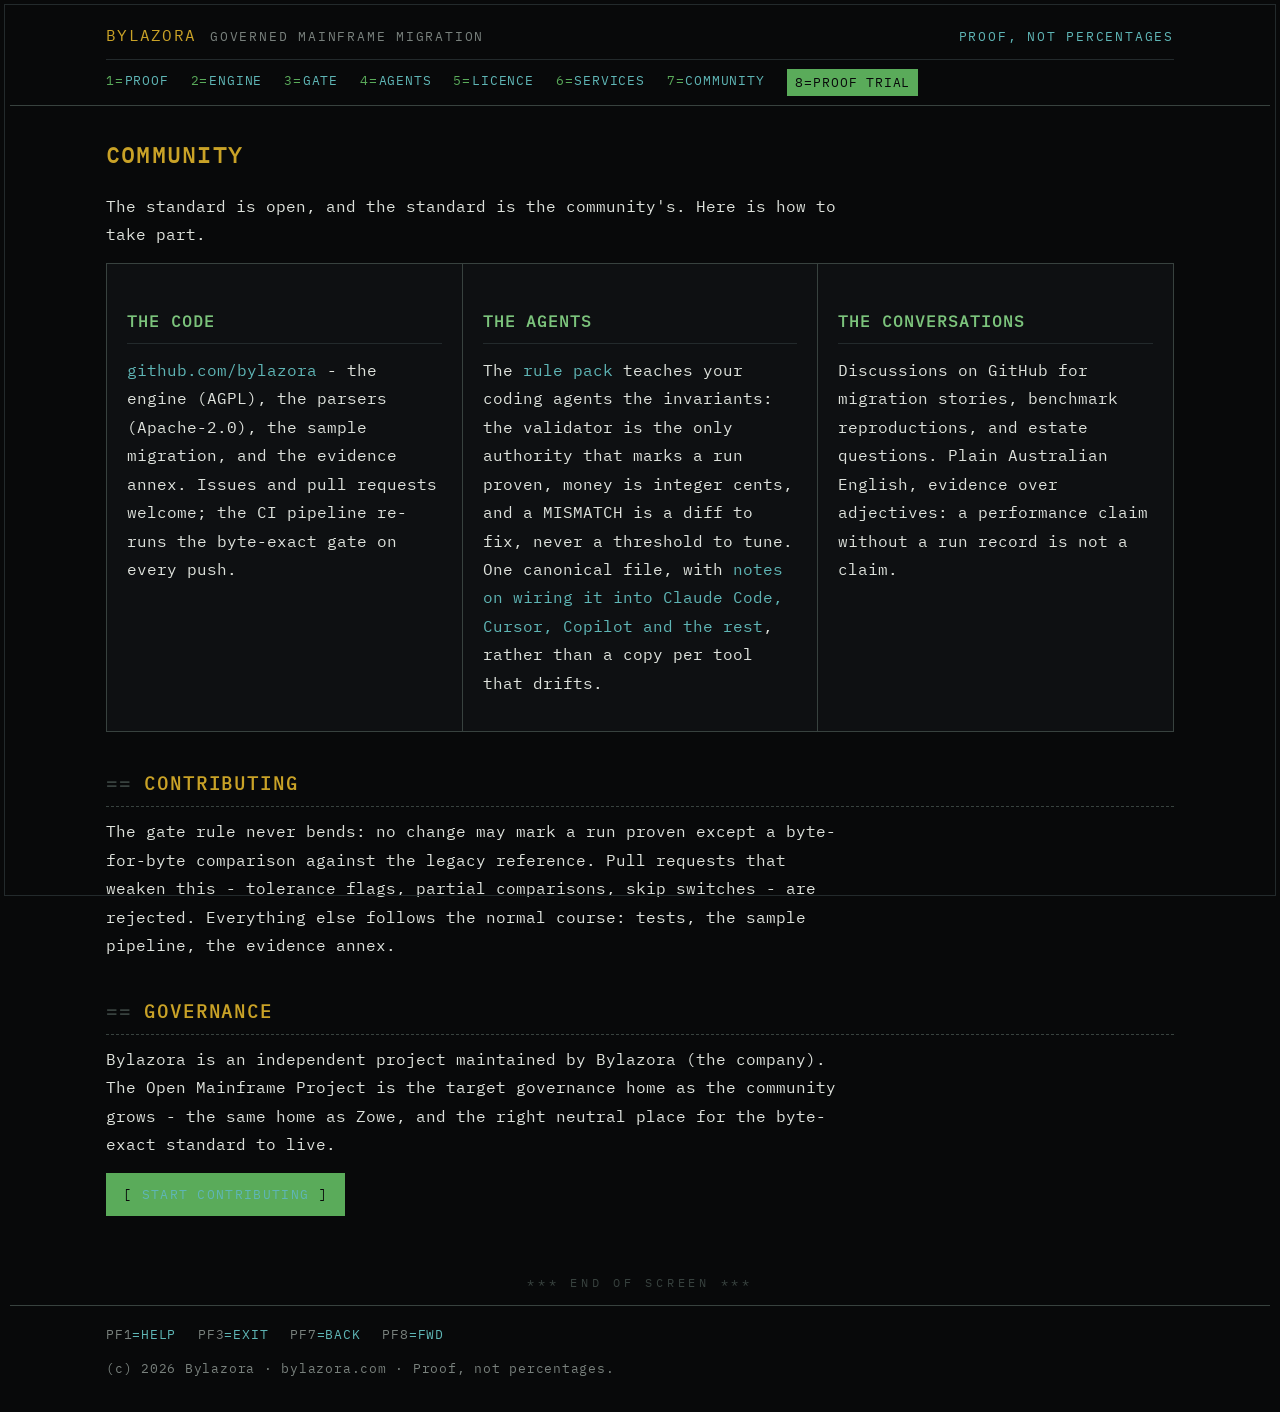
==== commit c78dad65: "Add the MCP section: point your coding agent at the gate; fix the licence page's phantom checkout" ====
--- a/community.html
+++ b/community.html
@@ -13,7 +13,7 @@
 <body>
 <header class="site-header"><div class="wrap">
 <div class="screen-title"><a class="brand" href="index.html">BYLAZORA</a><span class="screen-sub">GOVERNED MAINFRAME MIGRATION</span><span class="screen-right">PROOF, NOT PERCENTAGES</span></div>
-<nav class="pf-row"><a href="index.html"><span class="pf-key">1=</span>PROOF</a><a href="index.html#paths"><span class="pf-key">2=</span>ENGINE</a><a href="index.html#equivalence"><span class="pf-key">3=</span>GATE</a><a href="licence.html"><span class="pf-key">4=</span>LICENCE</a><a href="index.html#engage"><span class="pf-key">5=</span>SERVICES</a><a href="community.html"><span class="pf-key">6=</span>COMMUNITY</a><a class="is-cta" href="index.html#engage"><span class="pf-key">7=</span>PROOF TRIAL</a></nav>
+<nav class="pf-row"><a href="index.html"><span class="pf-key">1=</span>PROOF</a><a href="index.html#paths"><span class="pf-key">2=</span>ENGINE</a><a href="index.html#equivalence"><span class="pf-key">3=</span>GATE</a><a href="index.html#agents"><span class="pf-key">4=</span>AGENTS</a><a href="licence.html"><span class="pf-key">5=</span>LICENCE</a><a href="index.html#engage"><span class="pf-key">6=</span>SERVICES</a><a href="community.html"><span class="pf-key">7=</span>COMMUNITY</a><a class="is-cta" href="index.html#engage"><span class="pf-key">8=</span>PROOF TRIAL</a></nav>
 </div></header>
 <main class="doc wrap">
 <h1>Community</h1>
